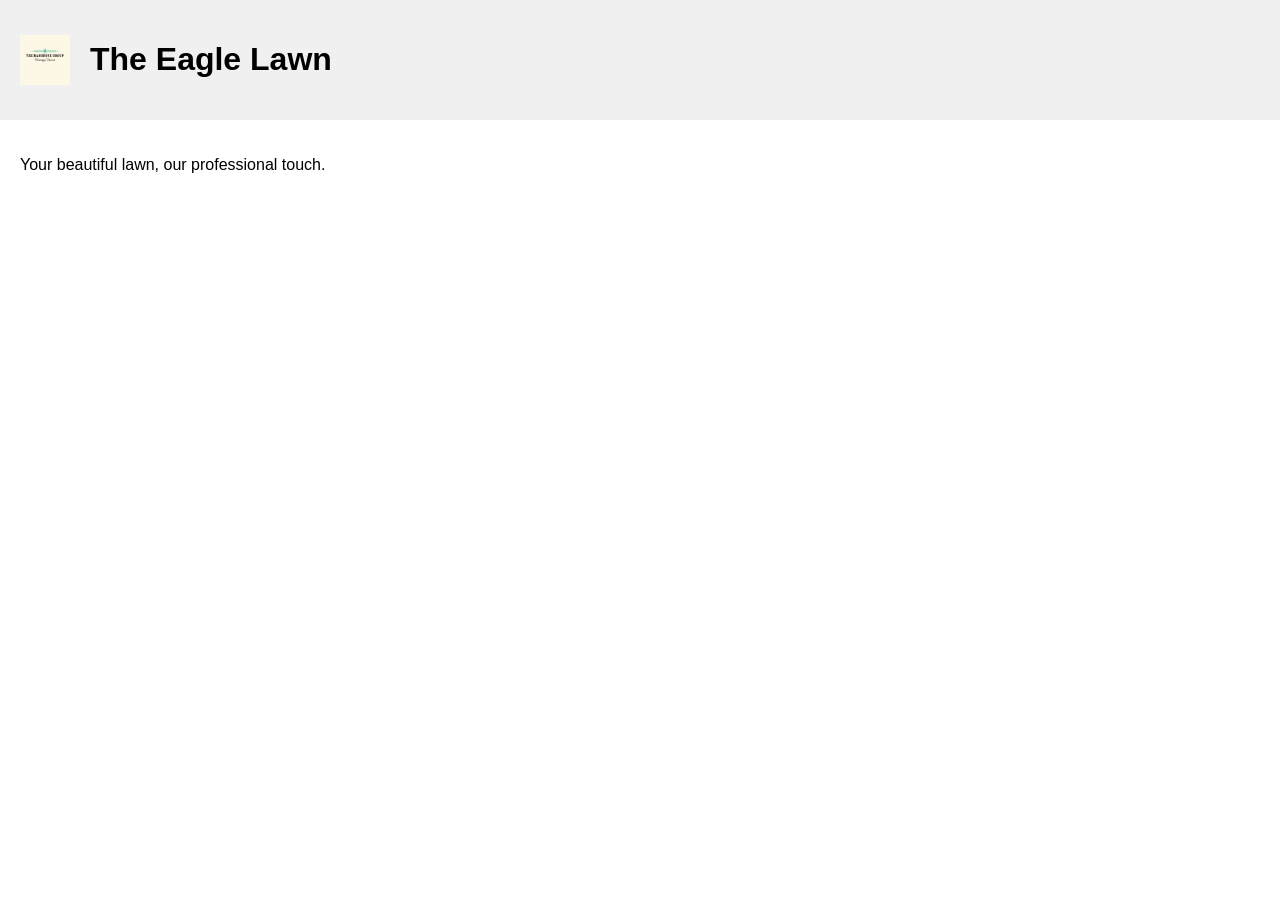
==== public/index.html @ f455a070 "Initial commit with updated logo" ====
<!DOCTYPE html>
<html lang="en">
<head>
    <meta charset="UTF-8">
    <meta name="viewport" content="width=device-width, initial-scale=1.0">
    <title>The Eagle Lawn</title>
    <link rel="stylesheet" href="style.css">
</head>
<body>
    <header>
        <img src="images/logo.png" alt="The Eagle Lawn Logo">
        <h1>The Eagle Lawn</h1>
    </header>
    <main>
        <p>Your beautiful lawn, our professional touch.</p>
    </main>
</body>
</html>
---- public/style.css ----
body {
    font-family: sans-serif;
    margin: 0;
}

header {
    display: flex;
    align-items: center;
    background-color: #f0f0f0;
    padding: 20px;
}

header img {
    height: 50px;
    margin-right: 20px;
}

main {
    padding: 20px;
}
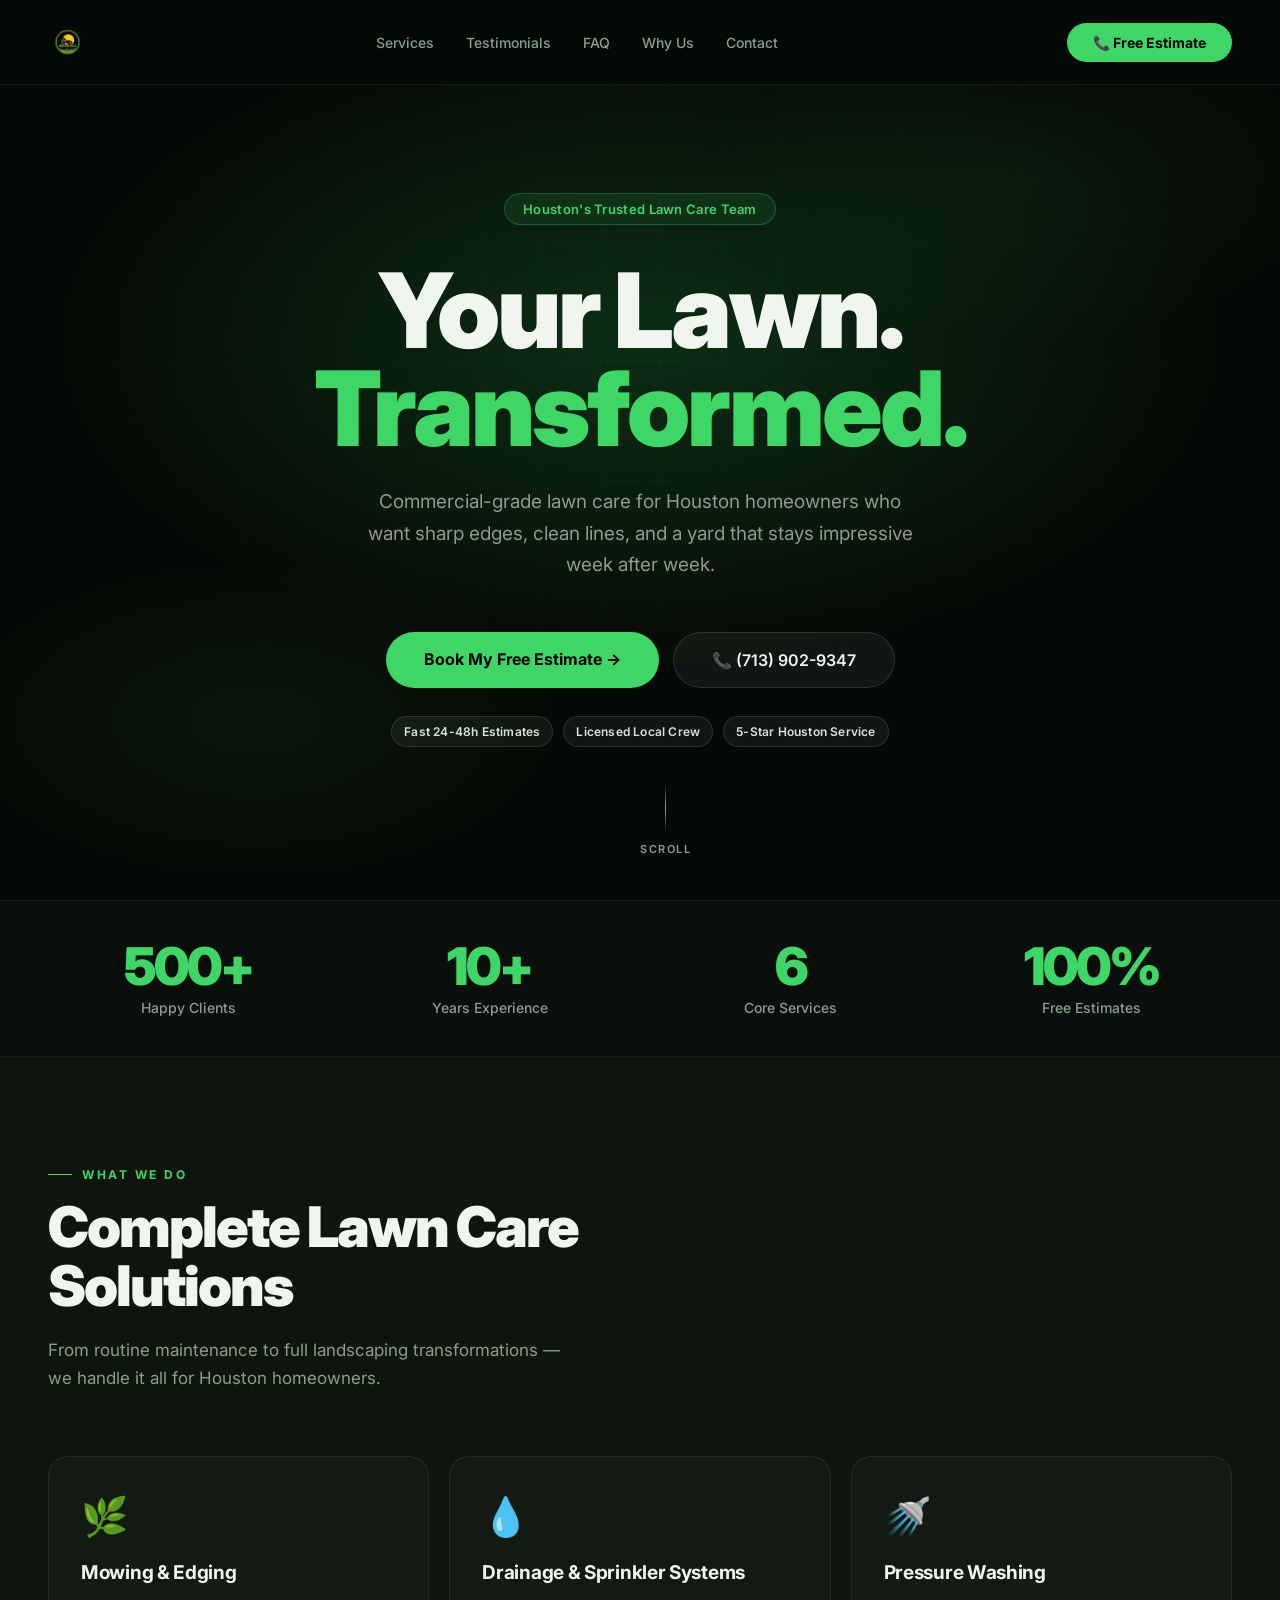
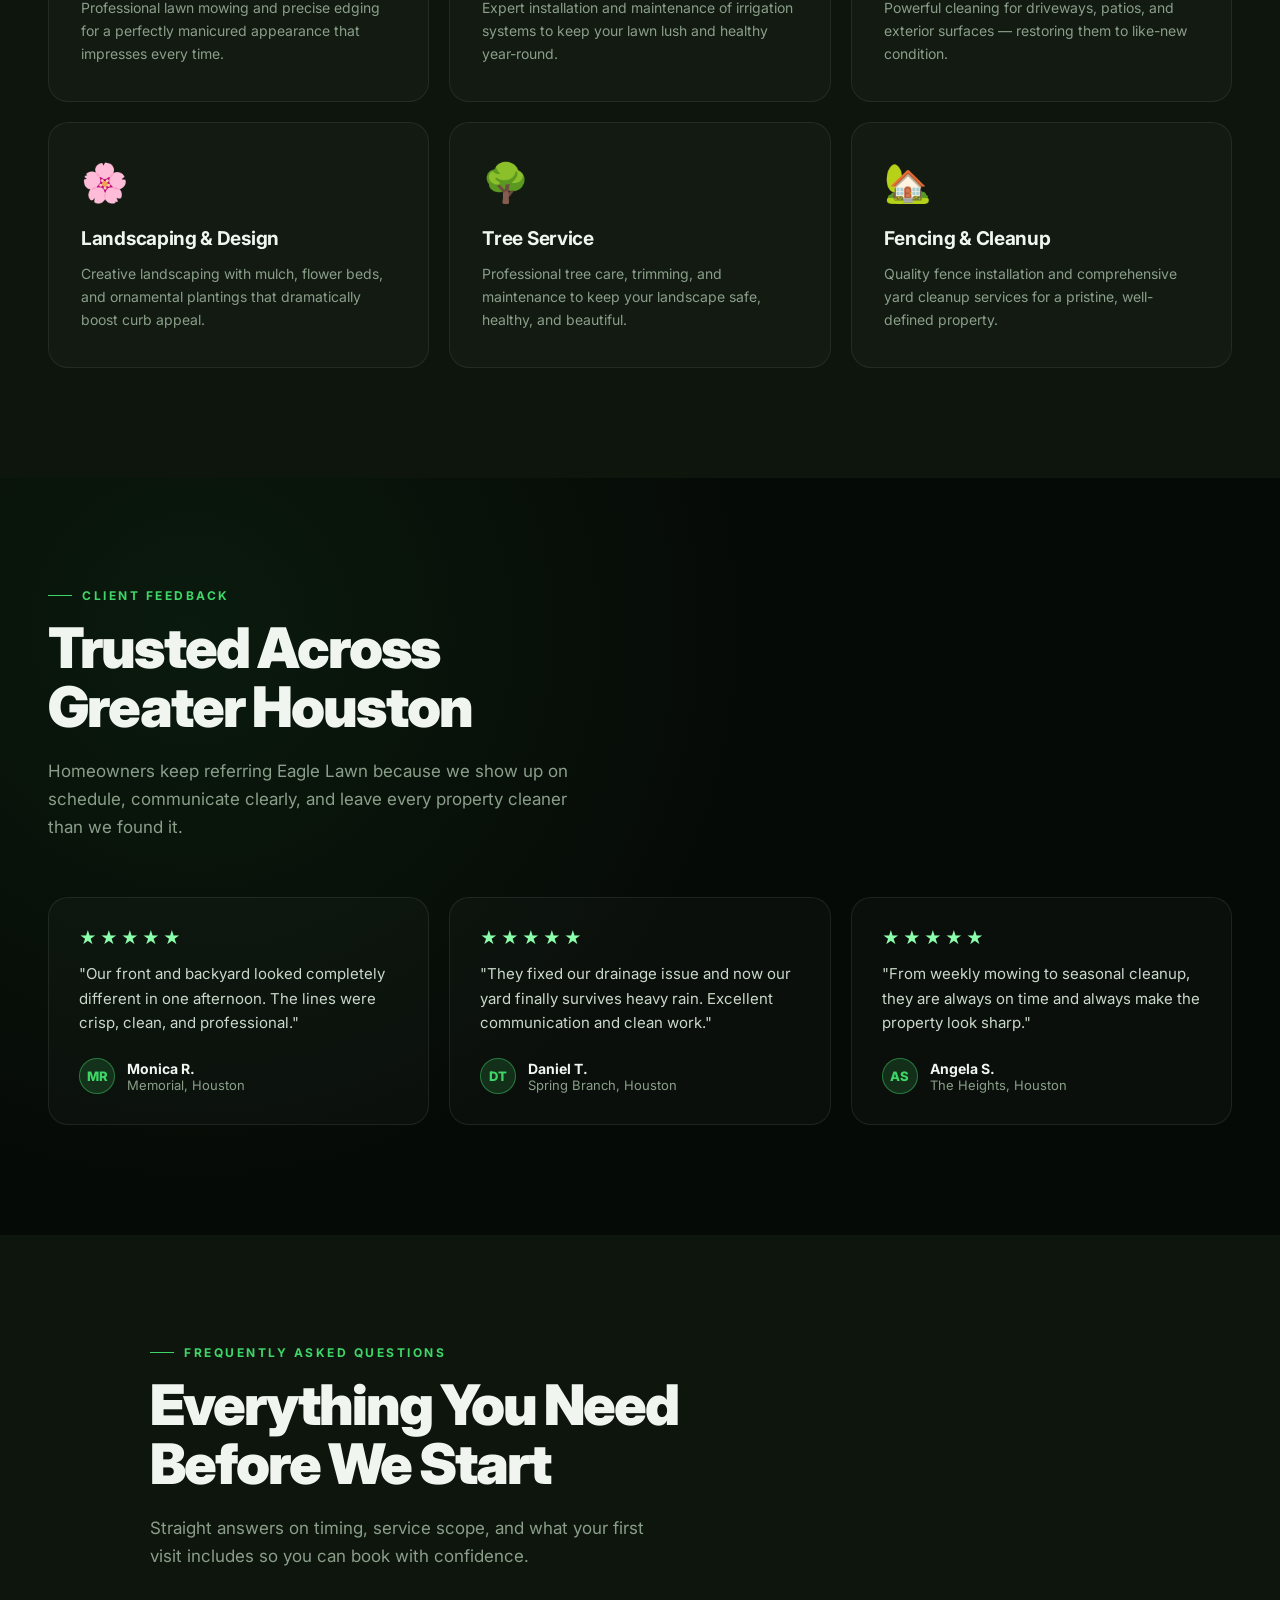
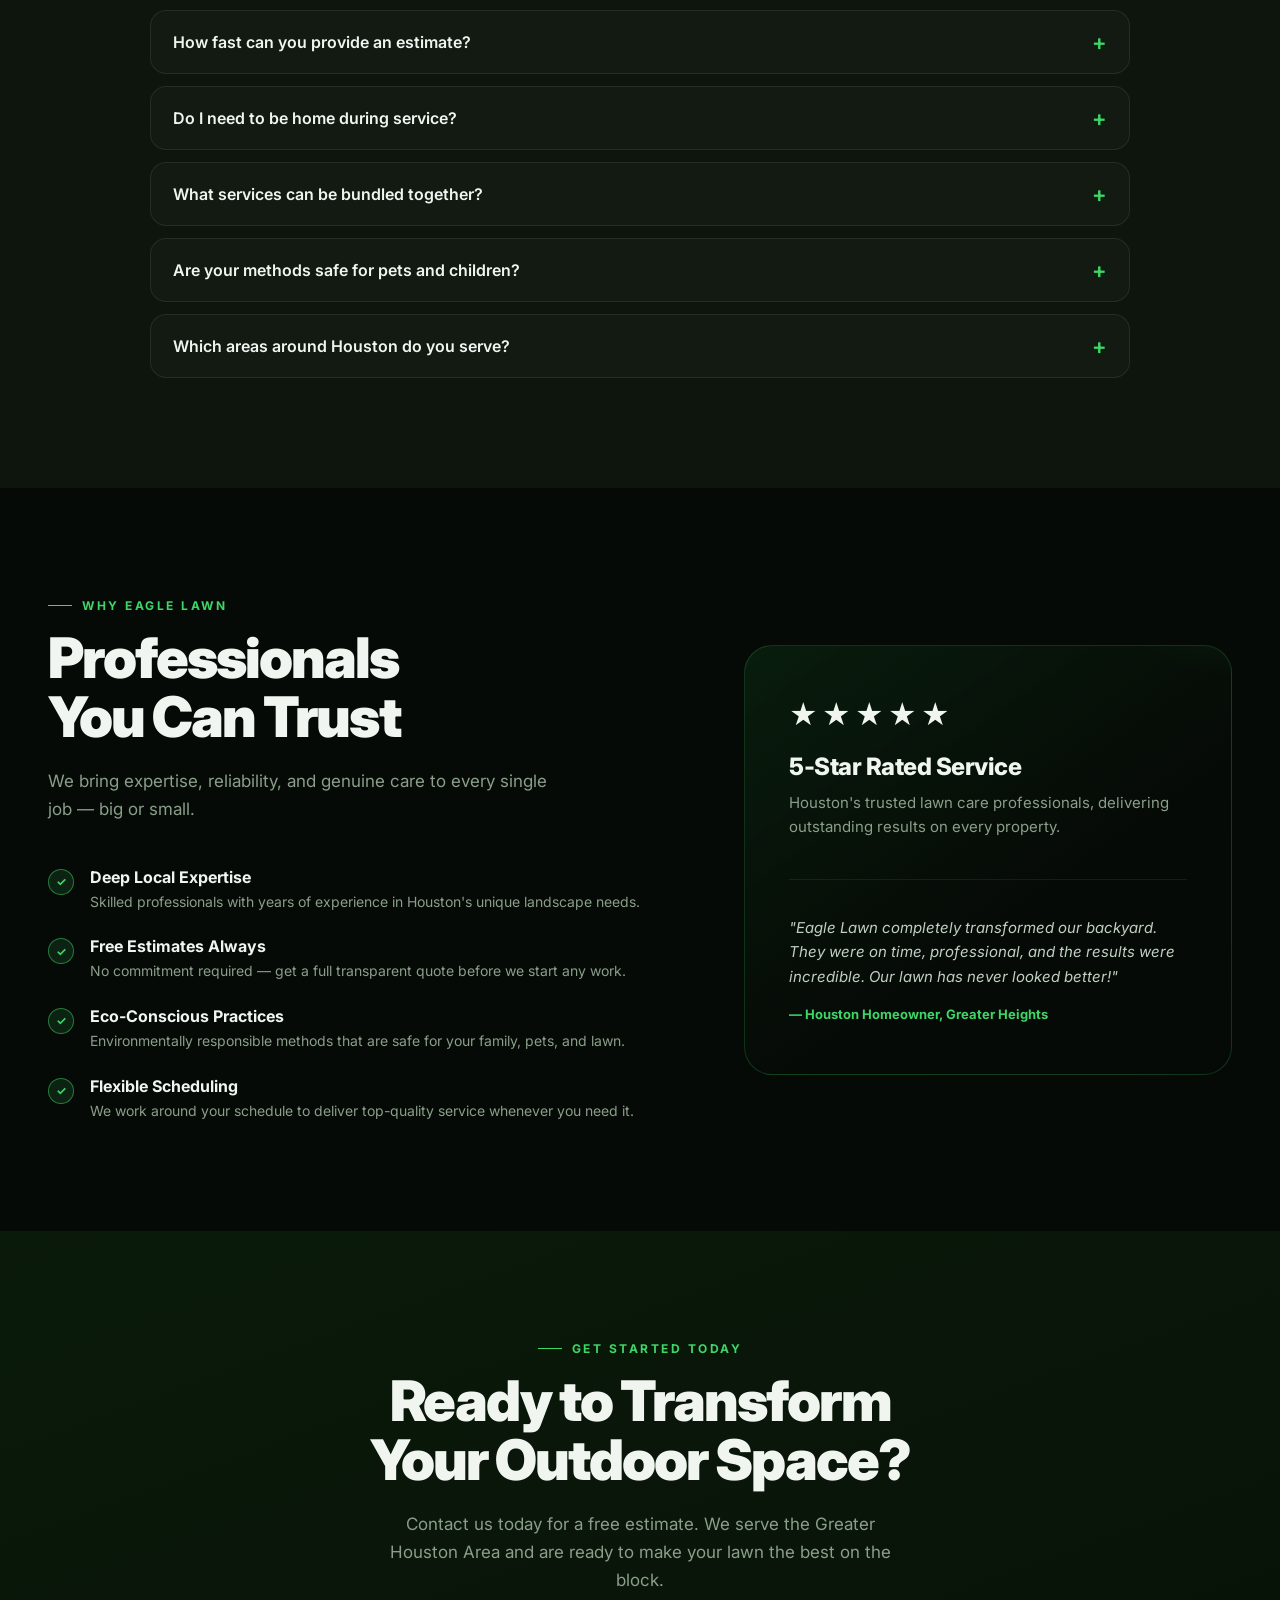
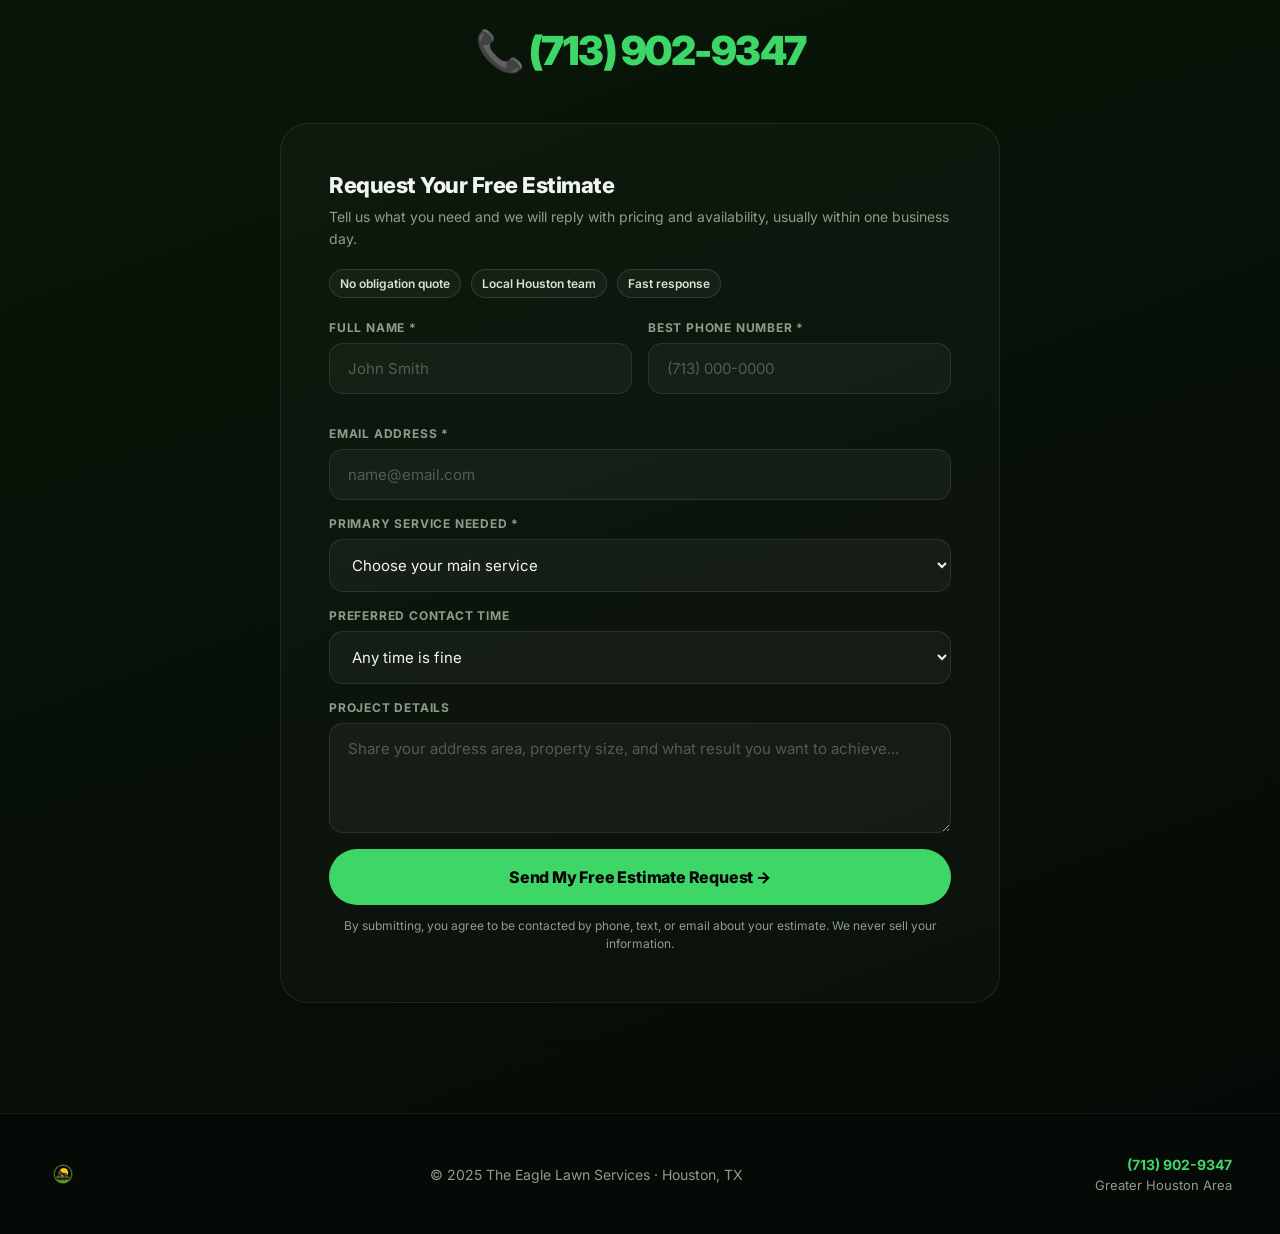
==== commit 37c00eb2: "Resolve merge conflict and update website" ====
--- a/public/index.html
+++ b/public/index.html
@@ -3,16 +3,1504 @@
 <head>
     <meta charset="UTF-8">
     <meta name="viewport" content="width=device-width, initial-scale=1.0">
-    <title>The Eagle Lawn</title>
-    <link rel="stylesheet" href="style.css">
+    <title>The Eagle Lawn Services | Houston, TX</title>
+    <link rel="preconnect" href="https://fonts.googleapis.com">
+    <link href="https://fonts.googleapis.com/css2?family=Inter:wght@300;400;500;600;700;900&display=swap" rel="stylesheet">
+    <style>
+        *, *::before, *::after { box-sizing: border-box; margin: 0; padding: 0; }
+
+        :root {
+            --green: #3fd668;
+            --green-dark: #1a8a3a;
+            --bg: #060a06;
+            --bg2: #0d150d;
+            --text: #f0f5f0;
+            --muted: #8a9e8a;
+        }
+
+        html { scroll-behavior: smooth; }
+
+        body {
+            font-family: 'Inter', sans-serif;
+            background: var(--bg);
+            color: var(--text);
+            overflow-x: hidden;
+        }
+
+        /* ── NAV ── */
+        nav {
+            position: fixed;
+            top: 0; left: 0; right: 0;
+            z-index: 100;
+            padding: 16px 48px;
+            display: flex;
+            align-items: center;
+            justify-content: space-between;
+            background: rgba(6,10,6,0.88);
+            backdrop-filter: blur(16px);
+            border-bottom: 1px solid rgba(63,214,104,0.1);
+            transition: border-color 0.3s;
+        }
+
+        nav img { height: 52px; }
+
+        nav .nav-links {
+            display: flex;
+            gap: 32px;
+            list-style: none;
+        }
+
+        nav .nav-links a {
+            color: var(--muted);
+            text-decoration: none;
+            font-size: 14px;
+            font-weight: 500;
+            transition: color 0.2s;
+        }
+
+        nav .nav-links a:hover { color: var(--text); }
+
+        nav .cta-btn {
+            background: var(--green);
+            color: #000;
+            padding: 11px 26px;
+            border-radius: 999px;
+            font-weight: 700;
+            font-size: 14px;
+            text-decoration: none;
+            transition: transform 0.2s, box-shadow 0.2s;
+        }
+
+        nav .cta-btn:hover {
+            transform: scale(1.05);
+            box-shadow: 0 0 24px rgba(63,214,104,0.45);
+        }
+
+        .mobile-menu-toggle {
+            display: none;
+            width: 42px;
+            height: 42px;
+            border-radius: 10px;
+            border: 1px solid rgba(255,255,255,0.15);
+            background: rgba(255,255,255,0.04);
+            align-items: center;
+            justify-content: center;
+            flex-direction: column;
+            gap: 5px;
+            cursor: pointer;
+        }
+
+        .mobile-menu-toggle span {
+            width: 18px;
+            height: 2px;
+            background: var(--text);
+            border-radius: 999px;
+            transition: transform 0.25s ease, opacity 0.25s ease;
+        }
+
+        .mobile-menu-toggle.active span:nth-child(1) { transform: translateY(7px) rotate(45deg); }
+        .mobile-menu-toggle.active span:nth-child(2) { opacity: 0; }
+        .mobile-menu-toggle.active span:nth-child(3) { transform: translateY(-7px) rotate(-45deg); }
+
+        .mobile-menu {
+            position: fixed;
+            top: 84px;
+            left: 0;
+            right: 0;
+            z-index: 99;
+            background: rgba(8,14,8,0.96);
+            backdrop-filter: blur(16px);
+            border-bottom: 1px solid rgba(63,214,104,0.15);
+            padding: 18px 20px 24px;
+            display: flex;
+            flex-direction: column;
+            gap: 10px;
+            transform: translateY(-14px);
+            opacity: 0;
+            pointer-events: none;
+            transition: transform 0.25s ease, opacity 0.25s ease;
+        }
+
+        .mobile-menu.open {
+            transform: translateY(0);
+            opacity: 1;
+            pointer-events: auto;
+        }
+
+        .mobile-menu a {
+            color: var(--text);
+            text-decoration: none;
+            font-weight: 600;
+            font-size: 15px;
+            padding: 12px 4px;
+            border-bottom: 1px solid rgba(255,255,255,0.06);
+        }
+
+        .mobile-menu .mobile-cta {
+            margin-top: 8px;
+            border: none;
+            background: var(--green);
+            color: #031004;
+            text-align: center;
+            border-radius: 999px;
+            font-weight: 800;
+            padding: 13px 18px;
+        }
+
+        /* ── HERO ── */
+        .hero {
+            min-height: 100vh;
+            display: flex;
+            align-items: center;
+            justify-content: center;
+            flex-direction: column;
+            text-align: center;
+            padding: 140px 24px 100px;
+            position: relative;
+            overflow: hidden;
+        }
+
+        .hero-bg-glow {
+            position: absolute;
+            inset: 0;
+            background:
+                radial-gradient(ellipse 70% 55% at 50% 38%, rgba(26,138,58,0.28) 0%, transparent 65%),
+                radial-gradient(ellipse 40% 30% at 20% 80%, rgba(63,214,104,0.06) 0%, transparent 60%),
+                radial-gradient(ellipse 40% 30% at 80% 20%, rgba(63,214,104,0.06) 0%, transparent 60%);
+            pointer-events: none;
+        }
+
+        /* Animated grid lines */
+        .hero-grid {
+            position: absolute;
+            inset: 0;
+            background-image:
+                linear-gradient(rgba(63,214,104,0.04) 1px, transparent 1px),
+                linear-gradient(90deg, rgba(63,214,104,0.04) 1px, transparent 1px);
+            background-size: 60px 60px;
+            mask-image: radial-gradient(ellipse 80% 70% at 50% 40%, black 0%, transparent 70%);
+            pointer-events: none;
+        }
+
+        .hero-content { position: relative; z-index: 1; }
+
+        .hero-badge {
+            display: inline-flex;
+            align-items: center;
+            gap: 8px;
+            background: rgba(63,214,104,0.1);
+            border: 1px solid rgba(63,214,104,0.28);
+            border-radius: 999px;
+            padding: 7px 18px;
+            font-size: 13px;
+            color: var(--green);
+            margin-bottom: 36px;
+            font-weight: 600;
+            opacity: 0;
+            animation: fadeUp 0.9s 0.2s forwards;
+            letter-spacing: 0.3px;
+        }
+
+        .hero h1 {
+            font-size: clamp(52px, 9vw, 104px);
+            font-weight: 900;
+            line-height: 0.95;
+            letter-spacing: -3px;
+            margin-bottom: 28px;
+            opacity: 0;
+            animation: fadeUp 0.9s 0.4s forwards;
+        }
+
+        .hero h1 span { color: var(--green); }
+
+        .hero p {
+            font-size: clamp(16px, 2.2vw, 19px);
+            color: var(--muted);
+            max-width: 560px;
+            line-height: 1.65;
+            margin: 0 auto 52px;
+            opacity: 0;
+            animation: fadeUp 0.9s 0.6s forwards;
+        }
+
+        .hero-buttons {
+            display: flex;
+            gap: 14px;
+            flex-wrap: wrap;
+            justify-content: center;
+            opacity: 0;
+            animation: fadeUp 0.9s 0.8s forwards;
+        }
+
+        .hero-trust {
+            margin-top: 28px;
+            display: flex;
+            justify-content: center;
+            gap: 10px;
+            flex-wrap: wrap;
+            opacity: 0;
+            animation: fadeUp 0.9s 1s forwards;
+        }
+
+        .hero-trust span {
+            font-size: 12px;
+            font-weight: 600;
+            color: #d7e5d7;
+            background: rgba(255,255,255,0.05);
+            border: 1px solid rgba(255,255,255,0.11);
+            border-radius: 999px;
+            padding: 7px 12px;
+            letter-spacing: 0.2px;
+        }
+
+        .btn-primary {
+            background: var(--green);
+            color: #000;
+            padding: 17px 38px;
+            border-radius: 999px;
+            font-weight: 700;
+            font-size: 16px;
+            text-decoration: none;
+            transition: transform 0.2s, box-shadow 0.2s;
+            display: inline-block;
+        }
+
+        .btn-primary:hover {
+            transform: translateY(-2px) scale(1.03);
+            box-shadow: 0 8px 32px rgba(63,214,104,0.5);
+        }
+
+        .btn-secondary {
+            background: rgba(255,255,255,0.05);
+            color: var(--text);
+            padding: 17px 38px;
+            border-radius: 999px;
+            font-weight: 600;
+            font-size: 16px;
+            text-decoration: none;
+            border: 1px solid rgba(255,255,255,0.12);
+            transition: background 0.2s, border-color 0.2s;
+            display: inline-block;
+        }
+
+        .btn-secondary:hover {
+            background: rgba(255,255,255,0.09);
+            border-color: rgba(255,255,255,0.2);
+        }
+
+        .scroll-indicator {
+            position: absolute;
+            bottom: 44px;
+            left: 50%;
+            transform: translateX(-50%);
+            opacity: 0;
+            animation: fadeUp 1s 1.6s forwards;
+            display: flex;
+            flex-direction: column;
+            align-items: center;
+            gap: 10px;
+            color: var(--muted);
+            font-size: 11px;
+            font-weight: 600;
+            letter-spacing: 1.5px;
+            text-transform: uppercase;
+        }
+
+        .scroll-indicator .line {
+            width: 1px;
+            height: 48px;
+            background: linear-gradient(to bottom, transparent, var(--green), transparent);
+            animation: lineFlow 2.4s ease-in-out infinite;
+        }
+
+        /* ── STATS TICKER ── */
+        .stats-bar {
+            border-top: 1px solid rgba(255,255,255,0.06);
+            border-bottom: 1px solid rgba(255,255,255,0.06);
+            background: rgba(255,255,255,0.02);
+            padding: 40px 48px;
+            display: grid;
+            grid-template-columns: repeat(4, 1fr);
+            gap: 20px;
+            text-align: center;
+        }
+
+        .stat-item {
+            opacity: 0;
+            transform: translateY(20px);
+            transition: all 0.6s ease;
+        }
+
+        .stat-item.visible { opacity: 1; transform: none; }
+
+        .stat-item .number {
+            font-size: 52px;
+            font-weight: 900;
+            color: var(--green);
+            line-height: 1;
+            letter-spacing: -2px;
+        }
+
+        .stat-item .label {
+            font-size: 14px;
+            color: var(--muted);
+            margin-top: 6px;
+            font-weight: 500;
+        }
+
+        /* ── SECTIONS ── */
+        section { padding: 110px 48px; }
+
+        .section-label {
+            font-size: 12px;
+            font-weight: 700;
+            color: var(--green);
+            text-transform: uppercase;
+            letter-spacing: 2.5px;
+            margin-bottom: 16px;
+            display: flex;
+            align-items: center;
+            gap: 10px;
+        }
+
+        .section-label::before {
+            content: '';
+            display: block;
+            width: 24px;
+            height: 1px;
+            background: var(--green);
+        }
+
+        .section-title {
+            font-size: clamp(34px, 5vw, 56px);
+            font-weight: 900;
+            letter-spacing: -2px;
+            line-height: 1.05;
+            margin-bottom: 20px;
+        }
+
+        .section-subtitle {
+            font-size: 17px;
+            color: var(--muted);
+            max-width: 520px;
+            line-height: 1.65;
+        }
+
+        /* ── SERVICES ── */
+        .services { background: var(--bg2); }
+
+        .services-inner { max-width: 1240px; margin: 0 auto; }
+
+        .services-header {
+            margin-bottom: 64px;
+            opacity: 0;
+            transform: translateY(30px);
+            transition: all 0.7s ease;
+        }
+
+        .services-header.visible { opacity: 1; transform: none; }
+
+        .services-grid {
+            display: grid;
+            grid-template-columns: repeat(3, 1fr);
+            gap: 20px;
+        }
+
+        .service-card {
+            background: rgba(255,255,255,0.025);
+            border: 1px solid rgba(255,255,255,0.07);
+            border-radius: 20px;
+            padding: 36px 32px;
+            transition: border-color 0.3s, transform 0.3s, background 0.3s, box-shadow 0.3s;
+            opacity: 0;
+            transform: translateY(40px);
+            position: relative;
+            overflow: hidden;
+        }
+
+        .service-card::before {
+            content: '';
+            position: absolute;
+            top: 0; left: 0; right: 0;
+            height: 2px;
+            background: linear-gradient(90deg, transparent, var(--green), transparent);
+            opacity: 0;
+            transition: opacity 0.3s;
+        }
+
+        .service-card:hover::before { opacity: 1; }
+
+        .service-card.visible { opacity: 1; transform: none; }
+
+        .service-card:hover {
+            border-color: rgba(63,214,104,0.25);
+            background: rgba(63,214,104,0.04);
+            transform: translateY(-6px);
+            box-shadow: 0 20px 40px rgba(0,0,0,0.3);
+        }
+
+        .service-icon {
+            font-size: 38px;
+            margin-bottom: 22px;
+            display: block;
+        }
+
+        .service-card h3 {
+            font-size: 19px;
+            font-weight: 700;
+            margin-bottom: 12px;
+            letter-spacing: -0.3px;
+        }
+
+        .service-card p {
+            font-size: 14px;
+            color: var(--muted);
+            line-height: 1.65;
+        }
+
+        /* ── TESTIMONIALS ── */
+        .testimonials {
+            background: radial-gradient(circle at 15% 20%, rgba(63,214,104,0.08) 0%, transparent 45%), var(--bg);
+        }
+
+        .testimonials-inner {
+            max-width: 1240px;
+            margin: 0 auto;
+        }
+
+        .testimonials-header {
+            margin-bottom: 56px;
+        }
+
+        .testimonials-grid {
+            display: grid;
+            grid-template-columns: repeat(3, 1fr);
+            gap: 20px;
+        }
+
+        .testimonial-card {
+            background: rgba(255,255,255,0.025);
+            border: 1px solid rgba(255,255,255,0.08);
+            border-radius: 20px;
+            padding: 30px;
+            transition: transform 0.3s ease, border-color 0.3s ease, background 0.3s ease;
+        }
+
+        .testimonial-card:hover {
+            transform: translateY(-6px);
+            border-color: rgba(63,214,104,0.28);
+            background: rgba(63,214,104,0.045);
+        }
+
+        .testimonial-stars {
+            letter-spacing: 3px;
+            color: #8bffac;
+            font-size: 17px;
+            margin-bottom: 14px;
+        }
+
+        .testimonial-quote {
+            color: #cad8ca;
+            line-height: 1.65;
+            font-size: 15px;
+            margin-bottom: 22px;
+        }
+
+        .testimonial-meta {
+            display: flex;
+            align-items: center;
+            gap: 12px;
+        }
+
+        .avatar-pill {
+            width: 36px;
+            height: 36px;
+            border-radius: 50%;
+            background: rgba(63,214,104,0.16);
+            border: 1px solid rgba(63,214,104,0.45);
+            display: flex;
+            align-items: center;
+            justify-content: center;
+            font-size: 13px;
+            font-weight: 800;
+            color: var(--green);
+            flex-shrink: 0;
+        }
+
+        .testimonial-name {
+            font-size: 14px;
+            font-weight: 700;
+        }
+
+        .testimonial-location {
+            font-size: 13px;
+            color: var(--muted);
+        }
+
+        /* ── FAQ ── */
+        .faq {
+            background: var(--bg2);
+        }
+
+        .faq-inner {
+            max-width: 980px;
+            margin: 0 auto;
+        }
+
+        .faq-list {
+            margin-top: 40px;
+            display: flex;
+            flex-direction: column;
+            gap: 12px;
+        }
+
+        .faq-item {
+            background: rgba(255,255,255,0.025);
+            border: 1px solid rgba(255,255,255,0.08);
+            border-radius: 16px;
+            overflow: hidden;
+        }
+
+        .faq-trigger {
+            width: 100%;
+            background: none;
+            color: var(--text);
+            border: none;
+            text-align: left;
+            font-family: inherit;
+            font-size: 16px;
+            font-weight: 600;
+            padding: 20px 22px;
+            cursor: pointer;
+            display: flex;
+            align-items: center;
+            justify-content: space-between;
+            gap: 14px;
+        }
+
+        .faq-icon {
+            font-size: 22px;
+            line-height: 1;
+            color: var(--green);
+            transition: transform 0.2s ease;
+        }
+
+        .faq-item.open .faq-icon {
+            transform: rotate(45deg);
+        }
+
+        .faq-content {
+            max-height: 0;
+            overflow: hidden;
+            transition: max-height 0.32s ease;
+        }
+
+        .faq-content p {
+            padding: 0 22px 20px;
+            color: var(--muted);
+            font-size: 15px;
+            line-height: 1.7;
+        }
+
+        /* ── REVEAL HELPERS ── */
+        .reveal {
+            opacity: 0;
+            transform: translateY(28px);
+            transition: opacity 0.62s ease, transform 0.62s ease;
+        }
+
+        .reveal.visible {
+            opacity: 1;
+            transform: none;
+        }
+
+        /* ── WHY US ── */
+        .why-us-inner {
+            max-width: 1240px;
+            margin: 0 auto;
+            display: grid;
+            grid-template-columns: 1.1fr 0.9fr;
+            gap: 100px;
+            align-items: center;
+        }
+
+        .why-us-text {
+            opacity: 0;
+            transform: translateX(-40px);
+            transition: all 0.7s ease;
+        }
+
+        .why-us-text.visible { opacity: 1; transform: none; }
+
+        .why-us-list {
+            margin-top: 44px;
+            display: flex;
+            flex-direction: column;
+            gap: 24px;
+        }
+
+        .why-item {
+            display: flex;
+            align-items: flex-start;
+            gap: 16px;
+            opacity: 0;
+            transform: translateX(-20px);
+            transition: all 0.5s ease;
+        }
+
+        .why-item.visible { opacity: 1; transform: none; }
+
+        .why-item .check {
+            width: 26px;
+            height: 26px;
+            border-radius: 50%;
+            background: rgba(63,214,104,0.12);
+            border: 1px solid rgba(63,214,104,0.5);
+            color: var(--green);
+            display: flex;
+            align-items: center;
+            justify-content: center;
+            font-size: 12px;
+            font-weight: 700;
+            flex-shrink: 0;
+            margin-top: 2px;
+        }
+
+        .why-item-text strong {
+            font-size: 16px;
+            font-weight: 700;
+            display: block;
+            margin-bottom: 4px;
+        }
+
+        .why-item-text span {
+            font-size: 14px;
+            color: var(--muted);
+            line-height: 1.55;
+        }
+
+        .why-us-visual {
+            opacity: 0;
+            transform: translateX(40px);
+            transition: all 0.7s ease 0.15s;
+        }
+
+        .why-us-visual.visible { opacity: 1; transform: none; }
+
+        .glow-card {
+            background: linear-gradient(145deg, rgba(26,138,58,0.15) 0%, rgba(6,10,6,0.5) 60%);
+            border: 1px solid rgba(63,214,104,0.2);
+            border-radius: 28px;
+            padding: 52px 44px;
+            position: relative;
+            overflow: hidden;
+        }
+
+        .glow-card::before {
+            content: '';
+            position: absolute;
+            top: -60%;
+            right: -30%;
+            width: 300px;
+            height: 300px;
+            border-radius: 50%;
+            background: radial-gradient(circle, rgba(63,214,104,0.12) 0%, transparent 65%);
+            pointer-events: none;
+        }
+
+        .stars {
+            font-size: 28px;
+            letter-spacing: 4px;
+            margin-bottom: 20px;
+        }
+
+        .glow-card .big-label {
+            font-size: 24px;
+            font-weight: 800;
+            margin-bottom: 10px;
+            letter-spacing: -0.5px;
+        }
+
+        .glow-card .sub-label {
+            font-size: 15px;
+            color: var(--muted);
+            line-height: 1.6;
+        }
+
+        .review-block {
+            margin-top: 40px;
+            padding-top: 36px;
+            border-top: 1px solid rgba(255,255,255,0.07);
+        }
+
+        .review-block .quote {
+            font-size: 15px;
+            color: #c0d0c0;
+            font-style: italic;
+            line-height: 1.65;
+            margin-bottom: 16px;
+        }
+
+        .review-block .author {
+            font-size: 13px;
+            font-weight: 700;
+            color: var(--green);
+        }
+
+        /* ── CTA ── */
+        .cta-section {
+            background: linear-gradient(160deg, #0a1a0a 0%, #060a06 100%);
+            text-align: center;
+        }
+
+        .cta-inner {
+            max-width: 720px;
+            margin: 0 auto;
+            opacity: 0;
+            transform: translateY(40px);
+            transition: all 0.7s ease;
+        }
+
+        .cta-inner.visible { opacity: 1; transform: none; }
+
+        .phone-link {
+            display: inline-flex;
+            align-items: center;
+            gap: 12px;
+            font-size: clamp(28px, 5vw, 40px);
+            font-weight: 900;
+            color: var(--green);
+            text-decoration: none;
+            letter-spacing: -1.5px;
+            margin: 32px 0 48px;
+            transition: opacity 0.2s, transform 0.2s;
+        }
+
+        .phone-link:hover {
+            opacity: 0.85;
+            transform: scale(1.02);
+        }
+
+        /* ── FORM ── */
+        .contact-form {
+            background: rgba(255,255,255,0.025);
+            border: 1px solid rgba(255,255,255,0.08);
+            border-radius: 28px;
+            padding: 48px;
+            text-align: left;
+        }
+
+        .contact-form h3 {
+            font-size: 22px;
+            font-weight: 800;
+            margin-bottom: 8px;
+            letter-spacing: -0.5px;
+        }
+
+        .form-intro {
+            font-size: 14px;
+            color: var(--muted);
+            line-height: 1.6;
+            margin-bottom: 18px;
+        }
+
+        .form-trust {
+            display: flex;
+            gap: 10px;
+            flex-wrap: wrap;
+            margin-bottom: 22px;
+        }
+
+        .form-trust span {
+            font-size: 12px;
+            font-weight: 600;
+            color: #d4e4d4;
+            background: rgba(255,255,255,0.04);
+            border: 1px solid rgba(255,255,255,0.12);
+            border-radius: 999px;
+            padding: 6px 10px;
+        }
+
+        .form-row {
+            display: grid;
+            grid-template-columns: 1fr 1fr;
+            gap: 16px;
+            margin-bottom: 16px;
+        }
+
+        .form-group {
+            display: flex;
+            flex-direction: column;
+            gap: 8px;
+            margin-bottom: 16px;
+        }
+
+        .form-group label {
+            font-size: 12px;
+            font-weight: 700;
+            color: var(--muted);
+            text-transform: uppercase;
+            letter-spacing: 0.8px;
+        }
+
+        .form-group input,
+        .form-group select,
+        .form-group textarea {
+            background: rgba(255,255,255,0.04);
+            border: 1px solid rgba(255,255,255,0.09);
+            border-radius: 14px;
+            padding: 15px 18px;
+            color: var(--text);
+            font-size: 15px;
+            font-family: inherit;
+            transition: border-color 0.2s, background 0.2s;
+            outline: none;
+            width: 100%;
+        }
+
+        .form-group input::placeholder,
+        .form-group textarea::placeholder { color: rgba(138,158,138,0.5); }
+
+        .form-group input:focus,
+        .form-group select:focus,
+        .form-group textarea:focus {
+            border-color: var(--green);
+            background: rgba(63,214,104,0.04);
+        }
+
+        .form-group select option { background: #0d150d; color: var(--text); }
+
+        .form-group textarea { resize: vertical; min-height: 110px; }
+
+        .form-submit {
+            width: 100%;
+            background: var(--green);
+            color: #000;
+            border: none;
+            border-radius: 999px;
+            padding: 18px;
+            font-size: 16px;
+            font-weight: 800;
+            cursor: pointer;
+            font-family: inherit;
+            transition: opacity 0.2s, transform 0.2s, box-shadow 0.2s;
+            letter-spacing: -0.2px;
+        }
+
+        .form-submit:hover {
+            opacity: 0.92;
+            transform: scale(1.02);
+            box-shadow: 0 8px 28px rgba(63,214,104,0.4);
+        }
+
+        .form-note {
+            margin-top: 12px;
+            color: var(--muted);
+            font-size: 12px;
+            text-align: center;
+            line-height: 1.55;
+        }
+
+        /* ── FOOTER ── */
+        footer {
+            border-top: 1px solid rgba(255,255,255,0.06);
+            padding: 40px 48px;
+            display: flex;
+            align-items: center;
+            justify-content: space-between;
+            gap: 20px;
+            flex-wrap: wrap;
+        }
+
+        footer img { height: 40px; }
+
+        footer p {
+            font-size: 14px;
+            color: var(--muted);
+        }
+
+        footer .footer-right {
+            display: flex;
+            flex-direction: column;
+            align-items: flex-end;
+            gap: 4px;
+        }
+
+        .scroll-to-top {
+            position: fixed;
+            right: 22px;
+            bottom: 22px;
+            width: 44px;
+            height: 44px;
+            border-radius: 50%;
+            border: 1px solid rgba(63,214,104,0.35);
+            background: rgba(9,17,9,0.9);
+            color: var(--green);
+            font-size: 20px;
+            font-weight: 700;
+            cursor: pointer;
+            z-index: 120;
+            opacity: 0;
+            transform: translateY(10px);
+            pointer-events: none;
+            transition: opacity 0.22s ease, transform 0.22s ease;
+        }
+
+        .scroll-to-top.show {
+            opacity: 1;
+            transform: translateY(0);
+            pointer-events: auto;
+        }
+
+        /* ── ANIMATIONS ── */
+        @keyframes fadeUp {
+            from { opacity: 0; transform: translateY(28px); }
+            to { opacity: 1; transform: translateY(0); }
+        }
+
+        @keyframes lineFlow {
+            0% { opacity: 0; transform: scaleY(0) translateY(-100%); }
+            50% { opacity: 1; transform: scaleY(1) translateY(0); }
+            100% { opacity: 0; transform: scaleY(0) translateY(100%); }
+        }
+
+        /* ── RESPONSIVE ── */
+        @media (max-width: 1024px) {
+            .services-grid { grid-template-columns: repeat(2, 1fr); }
+            .why-us-inner { grid-template-columns: 1fr; gap: 60px; }
+            .why-us-visual { transform: none; }
+            .testimonials-grid { grid-template-columns: repeat(2, 1fr); }
+        }
+
+        @media (max-width: 768px) {
+            nav { padding: 14px 20px; }
+            nav .nav-links { display: none; }
+            nav .cta-btn { display: none; }
+            .mobile-menu-toggle { display: inline-flex; }
+            section { padding: 80px 24px; }
+            .stats-bar { grid-template-columns: repeat(2, 1fr); padding: 36px 24px; }
+            .services-grid { grid-template-columns: 1fr; }
+            .testimonials-grid { grid-template-columns: 1fr; }
+            .form-row { grid-template-columns: 1fr; }
+            .contact-form { padding: 32px 24px; }
+            .form-trust { gap: 8px; margin-bottom: 18px; }
+            footer { flex-direction: column; text-align: center; }
+            footer .footer-right { align-items: center; }
+            .reveal { transition-duration: 0.46s; transform: translateY(18px); }
+            .hero-trust { margin-top: 22px; }
+            .scroll-indicator { bottom: 24px; }
+        }
+
+        @media (prefers-reduced-motion: reduce) {
+            *, *::before, *::after {
+                animation: none !important;
+                transition: none !important;
+                scroll-behavior: auto !important;
+            }
+        }
+    </style>
 </head>
 <body>
-    <header>
-        <img src="images/logo.png" alt="The Eagle Lawn Logo">
-        <h1>The Eagle Lawn</h1>
-    </header>
-    <main>
-        <p>Your beautiful lawn, our professional touch.</p>
-    </main>
+
+<!-- NAV -->
+<nav id="navbar">
+    <img src="images/logo.png" alt="The Eagle Lawn Services">
+    <ul class="nav-links">
+        <li><a href="#services">Services</a></li>
+        <li><a href="#testimonials">Testimonials</a></li>
+        <li><a href="#faq">FAQ</a></li>
+        <li><a href="#why-us">Why Us</a></li>
+        <li><a href="#contact">Contact</a></li>
+    </ul>
+    <a href="tel:7139029347" class="cta-btn">📞 Free Estimate</a>
+    <button class="mobile-menu-toggle" id="mobileMenuToggle" aria-label="Open menu" aria-expanded="false" aria-controls="mobileMenu">
+        <span></span>
+        <span></span>
+        <span></span>
+    </button>
+</nav>
+
+<div class="mobile-menu" id="mobileMenu">
+    <a href="#services">Services</a>
+    <a href="#testimonials">Testimonials</a>
+    <a href="#faq">FAQ</a>
+    <a href="#why-us">Why Us</a>
+    <a href="#contact">Contact</a>
+    <a href="tel:7139029347" class="mobile-cta">📞 Free Estimate</a>
+</div>
+
+<!-- HERO -->
+<div class="hero">
+    <div class="hero-bg-glow"></div>
+    <div class="hero-grid"></div>
+    <div class="hero-content">
+        <div class="hero-badge">Houston's Trusted Lawn Care Team</div>
+        <h1>Your Lawn.<br><span>Transformed.</span></h1>
+        <p>Commercial-grade lawn care for Houston homeowners who want sharp edges, clean lines, and a yard that stays impressive week after week.</p>
+        <div class="hero-buttons">
+            <a href="#contact" class="btn-primary">Book My Free Estimate →</a>
+            <a href="tel:7139029347" class="btn-secondary">📞 (713) 902-9347</a>
+        </div>
+        <div class="hero-trust">
+            <span>Fast 24-48h Estimates</span>
+            <span>Licensed Local Crew</span>
+            <span>5-Star Houston Service</span>
+        </div>
+    </div>
+    <div class="scroll-indicator">
+        <div class="line"></div>
+        Scroll
+    </div>
+</div>
+
+<!-- STATS -->
+<div class="stats-bar">
+    <div class="stat-item">
+        <div class="number stat-value">500+</div>
+        <div class="label">Happy Clients</div>
+    </div>
+    <div class="stat-item">
+        <div class="number stat-value">10+</div>
+        <div class="label">Years Experience</div>
+    </div>
+    <div class="stat-item">
+        <div class="number stat-value">6</div>
+        <div class="label">Core Services</div>
+    </div>
+    <div class="stat-item">
+        <div class="number stat-value">100%</div>
+        <div class="label">Free Estimates</div>
+    </div>
+</div>
+
+<!-- SERVICES -->
+<section class="services" id="services">
+    <div class="services-inner">
+        <div class="services-header">
+            <div class="section-label">What We Do</div>
+            <h2 class="section-title">Complete Lawn Care<br>Solutions</h2>
+            <p class="section-subtitle">From routine maintenance to full landscaping transformations — we handle it all for Houston homeowners.</p>
+        </div>
+        <div class="services-grid">
+            <div class="service-card">
+                <span class="service-icon">🌿</span>
+                <h3>Mowing & Edging</h3>
+                <p>Professional lawn mowing and precise edging for a perfectly manicured appearance that impresses every time.</p>
+            </div>
+            <div class="service-card">
+                <span class="service-icon">💧</span>
+                <h3>Drainage & Sprinkler Systems</h3>
+                <p>Expert installation and maintenance of irrigation systems to keep your lawn lush and healthy year-round.</p>
+            </div>
+            <div class="service-card">
+                <span class="service-icon">🚿</span>
+                <h3>Pressure Washing</h3>
+                <p>Powerful cleaning for driveways, patios, and exterior surfaces — restoring them to like-new condition.</p>
+            </div>
+            <div class="service-card">
+                <span class="service-icon">🌸</span>
+                <h3>Landscaping & Design</h3>
+                <p>Creative landscaping with mulch, flower beds, and ornamental plantings that dramatically boost curb appeal.</p>
+            </div>
+            <div class="service-card">
+                <span class="service-icon">🌳</span>
+                <h3>Tree Service</h3>
+                <p>Professional tree care, trimming, and maintenance to keep your landscape safe, healthy, and beautiful.</p>
+            </div>
+            <div class="service-card">
+                <span class="service-icon">🏡</span>
+                <h3>Fencing & Cleanup</h3>
+                <p>Quality fence installation and comprehensive yard cleanup services for a pristine, well-defined property.</p>
+            </div>
+        </div>
+    </div>
+</section>
+
+<!-- TESTIMONIALS -->
+<section class="testimonials" id="testimonials">
+    <div class="testimonials-inner">
+        <div class="testimonials-header">
+            <div class="section-label">Client Feedback</div>
+            <h2 class="section-title">Trusted Across<br>Greater Houston</h2>
+            <p class="section-subtitle">Homeowners keep referring Eagle Lawn because we show up on schedule, communicate clearly, and leave every property cleaner than we found it.</p>
+        </div>
+        <div class="testimonials-grid">
+            <article class="testimonial-card">
+                <div class="testimonial-stars">★★★★★</div>
+                <p class="testimonial-quote">"Our front and backyard looked completely different in one afternoon. The lines were crisp, clean, and professional."</p>
+                <div class="testimonial-meta">
+                    <div class="avatar-pill">MR</div>
+                    <div>
+                        <div class="testimonial-name">Monica R.</div>
+                        <div class="testimonial-location">Memorial, Houston</div>
+                    </div>
+                </div>
+            </article>
+            <article class="testimonial-card">
+                <div class="testimonial-stars">★★★★★</div>
+                <p class="testimonial-quote">"They fixed our drainage issue and now our yard finally survives heavy rain. Excellent communication and clean work."</p>
+                <div class="testimonial-meta">
+                    <div class="avatar-pill">DT</div>
+                    <div>
+                        <div class="testimonial-name">Daniel T.</div>
+                        <div class="testimonial-location">Spring Branch, Houston</div>
+                    </div>
+                </div>
+            </article>
+            <article class="testimonial-card">
+                <div class="testimonial-stars">★★★★★</div>
+                <p class="testimonial-quote">"From weekly mowing to seasonal cleanup, they are always on time and always make the property look sharp."</p>
+                <div class="testimonial-meta">
+                    <div class="avatar-pill">AS</div>
+                    <div>
+                        <div class="testimonial-name">Angela S.</div>
+                        <div class="testimonial-location">The Heights, Houston</div>
+                    </div>
+                </div>
+            </article>
+        </div>
+    </div>
+</section>
+
+<!-- FAQ -->
+<section class="faq" id="faq">
+    <div class="faq-inner">
+        <div class="section-label">Frequently Asked Questions</div>
+        <h2 class="section-title">Everything You Need<br>Before We Start</h2>
+        <p class="section-subtitle">Straight answers on timing, service scope, and what your first visit includes so you can book with confidence.</p>
+        <div class="faq-list">
+            <article class="faq-item">
+                <button class="faq-trigger" aria-expanded="false">
+                    How fast can you provide an estimate?
+                    <span class="faq-icon">+</span>
+                </button>
+                <div class="faq-content">
+                    <p>Most estimates are scheduled within 24-48 hours. We provide clear pricing and scope before any work begins.</p>
+                </div>
+            </article>
+            <article class="faq-item">
+                <button class="faq-trigger" aria-expanded="false">
+                    Do I need to be home during service?
+                    <span class="faq-icon">+</span>
+                </button>
+                <div class="faq-content">
+                    <p>No. As long as we have access to the yard, we can complete service and send progress photos and updates afterward.</p>
+                </div>
+            </article>
+            <article class="faq-item">
+                <button class="faq-trigger" aria-expanded="false">
+                    What services can be bundled together?
+                    <span class="faq-icon">+</span>
+                </button>
+                <div class="faq-content">
+                    <p>Clients commonly bundle mowing, edging, cleanup, drainage checks, and seasonal landscaping for better long-term results.</p>
+                </div>
+            </article>
+            <article class="faq-item">
+                <button class="faq-trigger" aria-expanded="false">
+                    Are your methods safe for pets and children?
+                    <span class="faq-icon">+</span>
+                </button>
+                <div class="faq-content">
+                    <p>Yes. We use responsible, eco-conscious practices and discuss any treatment details in advance when needed.</p>
+                </div>
+            </article>
+            <article class="faq-item">
+                <button class="faq-trigger" aria-expanded="false">
+                    Which areas around Houston do you serve?
+                    <span class="faq-icon">+</span>
+                </button>
+                <div class="faq-content">
+                    <p>We serve most neighborhoods across Greater Houston. Contact us and we can confirm your exact location immediately.</p>
+                </div>
+            </article>
+        </div>
+    </div>
+</section>
+
+<!-- WHY US -->
+<section class="why-us" id="why-us">
+    <div class="why-us-inner">
+        <div class="why-us-text">
+            <div class="section-label">Why Eagle Lawn</div>
+            <h2 class="section-title">Professionals<br>You Can Trust</h2>
+            <p class="section-subtitle">We bring expertise, reliability, and genuine care to every single job — big or small.</p>
+            <div class="why-us-list">
+                <div class="why-item">
+                    <div class="check">✓</div>
+                    <div class="why-item-text">
+                        <strong>Deep Local Expertise</strong>
+                        <span>Skilled professionals with years of experience in Houston's unique landscape needs.</span>
+                    </div>
+                </div>
+                <div class="why-item">
+                    <div class="check">✓</div>
+                    <div class="why-item-text">
+                        <strong>Free Estimates Always</strong>
+                        <span>No commitment required — get a full transparent quote before we start any work.</span>
+                    </div>
+                </div>
+                <div class="why-item">
+                    <div class="check">✓</div>
+                    <div class="why-item-text">
+                        <strong>Eco-Conscious Practices</strong>
+                        <span>Environmentally responsible methods that are safe for your family, pets, and lawn.</span>
+                    </div>
+                </div>
+                <div class="why-item">
+                    <div class="check">✓</div>
+                    <div class="why-item-text">
+                        <strong>Flexible Scheduling</strong>
+                        <span>We work around your schedule to deliver top-quality service whenever you need it.</span>
+                    </div>
+                </div>
+            </div>
+        </div>
+        <div class="why-us-visual">
+            <div class="glow-card">
+                <div class="stars">★★★★★</div>
+                <div class="big-label">5-Star Rated Service</div>
+                <div class="sub-label">Houston's trusted lawn care professionals, delivering outstanding results on every property.</div>
+                <div class="review-block">
+                    <div class="quote">"Eagle Lawn completely transformed our backyard. They were on time, professional, and the results were incredible. Our lawn has never looked better!"</div>
+                    <div class="author">— Houston Homeowner, Greater Heights</div>
+                </div>
+            </div>
+        </div>
+    </div>
+</section>
+
+<!-- CTA / CONTACT -->
+<section class="cta-section" id="contact">
+    <div class="cta-inner">
+        <div class="section-label" style="justify-content: center;">Get Started Today</div>
+        <h2 class="section-title">Ready to Transform<br>Your Outdoor Space?</h2>
+        <p class="section-subtitle" style="margin: 0 auto;">Contact us today for a free estimate. We serve the Greater Houston Area and are ready to make your lawn the best on the block.</p>
+        <div>
+            <a href="tel:7139029347" class="phone-link">📞 (713) 902-9347</a>
+        </div>
+        <div class="contact-form">
+            <h3>Request Your Free Estimate</h3>
+            <p class="form-intro">Tell us what you need and we will reply with pricing and availability, usually within one business day.</p>
+            <div class="form-trust">
+                <span>No obligation quote</span>
+                <span>Local Houston team</span>
+                <span>Fast response</span>
+            </div>
+            <div class="form-row">
+                <div class="form-group">
+                    <label>Full Name *</label>
+                    <input type="text" placeholder="John Smith" required>
+                </div>
+                <div class="form-group">
+                    <label>Best Phone Number *</label>
+                    <input type="tel" inputmode="tel" placeholder="(713) 000-0000" required>
+                </div>
+            </div>
+            <div class="form-group">
+                <label>Email Address *</label>
+                <input type="email" placeholder="name@email.com" required>
+            </div>
+            <div class="form-group">
+                <label>Primary Service Needed *</label>
+                <select>
+                    <option value="">Choose your main service</option>
+                    <option>Mowing & Edging</option>
+                    <option>Drainage & Sprinkler Systems</option>
+                    <option>Pressure Washing</option>
+                    <option>Landscaping & Design</option>
+                    <option>Tree Service</option>
+                    <option>Fencing & Cleanup</option>
+                    <option>Other</option>
+                </select>
+            </div>
+            <div class="form-group">
+                <label>Preferred Contact Time</label>
+                <select>
+                    <option value="">Any time is fine</option>
+                    <option>Morning (8am - 12pm)</option>
+                    <option>Afternoon (12pm - 4pm)</option>
+                    <option>Evening (4pm - 7pm)</option>
+                </select>
+            </div>
+            <div class="form-group">
+                <label>Project Details</label>
+                <textarea placeholder="Share your address area, property size, and what result you want to achieve..."></textarea>
+            </div>
+            <button class="form-submit">Send My Free Estimate Request →</button>
+            <p class="form-note">By submitting, you agree to be contacted by phone, text, or email about your estimate. We never sell your information.</p>
+        </div>
+    </div>
+</section>
+
+<!-- FOOTER -->
+<footer>
+    <img src="images/logo.png" alt="The Eagle Lawn Services">
+    <p>© 2025 The Eagle Lawn Services · Houston, TX</p>
+    <div class="footer-right">
+        <p><a href="tel:7139029347" style="color: var(--green); text-decoration: none; font-weight: 700;">(713) 902-9347</a></p>
+        <p style="font-size: 13px;">Greater Houston Area</p>
+    </div>
+</footer>
+
+<button class="scroll-to-top" id="scrollTopBtn" aria-label="Scroll to top">↑</button>
+
+<script>
+    // Mobile navigation
+    const mobileToggle = document.getElementById('mobileMenuToggle');
+    const mobileMenu = document.getElementById('mobileMenu');
+
+    if (mobileToggle && mobileMenu) {
+        mobileToggle.addEventListener('click', () => {
+            const isOpen = mobileMenu.classList.toggle('open');
+            mobileToggle.classList.toggle('active', isOpen);
+            mobileToggle.setAttribute('aria-expanded', String(isOpen));
+        });
+
+        mobileMenu.querySelectorAll('a').forEach(link => {
+            link.addEventListener('click', () => {
+                mobileMenu.classList.remove('open');
+                mobileToggle.classList.remove('active');
+                mobileToggle.setAttribute('aria-expanded', 'false');
+            });
+        });
+    }
+
+    // Add reveal classes and stagger delays from JS
+    const revealSelectors = [
+        '.service-card',
+        '.step',
+        '.pricing-card',
+        '.testimonial-card',
+        '.product-card',
+        '.review-card',
+        '.stat-item',
+        '.info-card',
+        '.services-header',
+        '.why-us-text',
+        '.why-us-visual',
+        '.why-item',
+        '.cta-inner',
+        '.faq-item'
+    ];
+
+    const revealTargets = document.querySelectorAll(revealSelectors.join(','));
+    revealTargets.forEach(el => {
+        el.classList.add('reveal');
+        if (!el.dataset.delay) {
+            const parent = el.parentElement;
+            const siblings = parent ? Array.from(parent.children).filter(node => node.classList.contains(el.classList[0])) : [];
+            const index = siblings.indexOf(el);
+            const column = index > -1 ? (index % 3) : 0;
+            el.dataset.delay = String(column * 80);
+        }
+    });
+
+    const revealObserver = new IntersectionObserver((entries, observer) => {
+        entries.forEach(entry => {
+            if (!entry.isIntersecting) return;
+            const delay = Number(entry.target.dataset.delay || 0);
+            setTimeout(() => {
+                entry.target.classList.add('visible');
+            }, delay);
+            observer.unobserve(entry.target);
+        });
+    }, { threshold: 0.12 });
+
+    revealTargets.forEach(el => revealObserver.observe(el));
+
+    // Nav border + scroll-to-top visibility
+    const scrollTopBtn = document.getElementById('scrollTopBtn');
+    const heroScroll = document.querySelector('.scroll-indicator');
+    window.addEventListener('scroll', () => {
+        const nav = document.getElementById('navbar');
+        nav.style.borderBottomColor = window.scrollY > 60
+            ? 'rgba(63,214,104,0.18)' : 'rgba(63,214,104,0.10)';
+
+        if (scrollTopBtn) {
+            scrollTopBtn.classList.toggle('show', window.scrollY > 400);
+        }
+
+        if (heroScroll) {
+            heroScroll.style.opacity = window.scrollY > 40 ? '0' : '';
+        }
+    }, { passive: true });
+
+    if (scrollTopBtn) {
+        scrollTopBtn.addEventListener('click', () => {
+            window.scrollTo({ top: 0, behavior: 'smooth' });
+        });
+    }
+
+    // Animated counters using setInterval and 1400ms duration
+    function startCounter(el) {
+        if (!el || el.dataset.started === 'true') return;
+
+        const rawText = (el.dataset.original || el.textContent || '').trim();
+        const numericPart = (rawText.match(/\d+(?:\.\d+)?/) || ['0'])[0];
+        const target = parseFloat(numericPart);
+        const suffix = rawText.replace(numericPart, '');
+        const duration = 1400;
+        const tickRate = 16;
+        const steps = Math.max(1, Math.floor(duration / tickRate));
+        let step = 0;
+
+        el.dataset.started = 'true';
+        el.textContent = '0' + suffix;
+
+        const intervalId = setInterval(() => {
+            step += 1;
+            const progress = Math.min(step / steps, 1);
+            const current = Math.round(target * progress);
+            el.textContent = String(current) + suffix;
+
+            if (progress >= 1) {
+                clearInterval(intervalId);
+                el.textContent = String(Math.round(target)) + suffix;
+            }
+        }, tickRate);
+    }
+
+    document.querySelectorAll('.stat-value').forEach(el => {
+        el.dataset.original = el.textContent.trim();
+    });
+
+    const counterObserver = new IntersectionObserver((entries, observer) => {
+        entries.forEach(entry => {
+            if (!entry.isIntersecting) return;
+            startCounter(entry.target);
+            observer.unobserve(entry.target);
+        });
+    }, { threshold: 0.5 });
+
+    document.querySelectorAll('.stat-value').forEach(el => counterObserver.observe(el));
+
+    // FAQ accordion: one open at a time
+    const faqItems = Array.from(document.querySelectorAll('.faq-item'));
+    faqItems.forEach(item => {
+        const trigger = item.querySelector('.faq-trigger');
+        const content = item.querySelector('.faq-content');
+        if (!trigger || !content) return;
+
+        trigger.addEventListener('click', () => {
+            const isOpen = item.classList.contains('open');
+
+            faqItems.forEach(other => {
+                other.classList.remove('open');
+                const otherTrigger = other.querySelector('.faq-trigger');
+                const otherContent = other.querySelector('.faq-content');
+                if (otherTrigger) otherTrigger.setAttribute('aria-expanded', 'false');
+                if (otherContent) otherContent.style.maxHeight = '0px';
+            });
+
+            if (!isOpen) {
+                item.classList.add('open');
+                trigger.setAttribute('aria-expanded', 'true');
+                content.style.maxHeight = content.scrollHeight + 'px';
+            }
+        });
+    });
+</script>
+
 </body>
-</html>+</html>
